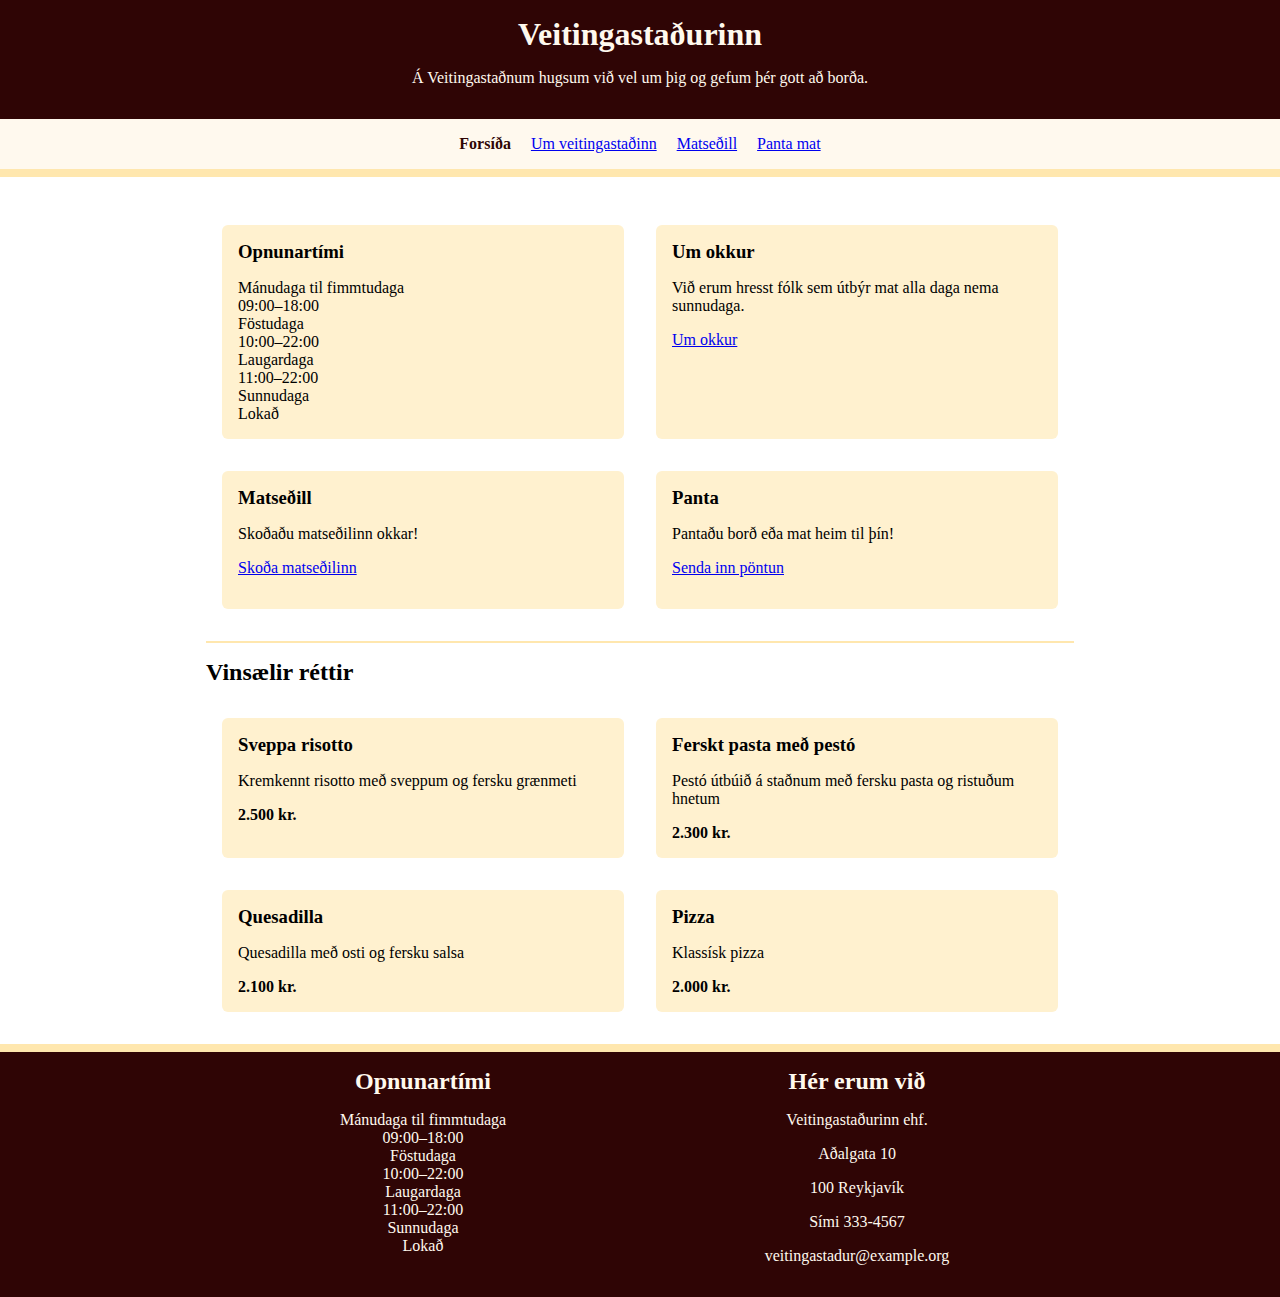
==== index.html @ 822fe2d7 "Verkefni 4 grunnur" ====
<!DOCTYPE html>
<html lang="is">
  <head>
    <meta charset="UTF-8" />
    <meta name="viewport" content="width=device-width, initial-scale=1.0" />
    <meta
      name="description"
      content="Besti veitingastaðurinn. Úrval gómsætra rétta - pantaðu núna!"
    />
    <meta property="og:title" content="Veitingastaðurinn" />
    <meta
      property="og:description"
      content="Besti veitingastaðurinn. Úrval gómsætra rétta - pantaðu núna!"
    />
    <meta property="og:image" content="/myndir/sharing.jpg" />
    <title>Veitingastaðurinn</title>
    <link rel="stylesheet" href="/styles.css" />
  </head>
  <body>
    <header class="header">
      <h1>Veitingastaðurinn</h1>
      <p>Á Veitingastaðnum hugsum við vel um þig og gefum þér gott að borða.</p>
    </header>
    <p class="sr-only"><a href="#efni">Beint í efni</a></p>
    <nav class="nav">
      <ul>
        <li><strong>Forsíða</strong></li>
        <li><a href="/sidur/um.html">Um veitingastaðinn</a></li>
        <li><a href="/sidur/matsedill.html">Matseðill</a></li>
        <li><a href="/sidur/pontun.html">Panta mat</a></li>
      </ul>
    </nav>
    <main class="main" id="efni">
        <div class="content">
        <div class="flexrow">
        <div class="cards">
        <h3>Opnunartími</h3>
        <dl>
          <dt>Mánudaga til fimmtudaga</dt>
          <dd>09:00–18:00</dd>
          <dt>Föstudaga</dt>
          <dd>10:00–22:00</dd>
          <dt>Laugardaga</dt>
          <dd>11:00–22:00</dd>
          <dt>Sunnudaga</dt>
          <dd>Lokað</dd>
        </dl>
      </div>
        <div class="cards">
        <h3>Um okkur</h3>
        <p>Við erum hresst fólk sem útbýr mat alla daga nema sunnudaga.</p>
        <p><a href="/sidur/um.html">Um okkur</a></p>
        </div>
        </div>
        <div class="flexrow">
        <div class="cards">
        <h3>Matseðill</h3>
        <p>Skoðaðu matseðilinn okkar!</p>
        <p><a href="/sidur/matsedill.html">Skoða matseðilinn</a></p>
</div>
<div class="cards">
        <h3>Panta</h3>
        <p>Pantaðu borð eða mat heim til þín!</p>
        <p><a href="/sidur/pontun.html">Senda inn pöntun</a></p>
      </div>
      </div>
    </div>
      <hr>
      <h2>Vinsælir réttir</h2>
      <div class="content">
        <ul class="flexrow">
          <li class="cards">
            <h3>Sveppa risotto</h3>
            <p>Kremkennt risotto með sveppum og fersku grænmeti</p>
            <strong>2.500 kr.</strong>
          </li>
          <li class="cards">
            <h3>Ferskt pasta með pestó</h3>
            <p>Pestó útbúið á staðnum með fersku pasta og ristuðum hnetum</p>
            <strong>2.300 kr.</strong>
          </li>
          </ul>
          <ul class="flexrow">
          <li class="cards">
            <h3>Quesadilla</h3>
            <p>Quesadilla með osti og fersku salsa</p>
            <strong>2.100 kr.</strong>
          </li>
              <li class="cards">
            <h3>Pizza</h3>
            <p>Klassísk pizza</p>
            <strong>2.000 kr.</strong>
          </li>
        </ul>
        </div>
    </main>
    <footer class="footer">
      <div class="content">
        <div class="flexrow">
        <div class="cards">
          <h2>Opnunartími</h2>
          <dl>
            <dt>Mánudaga til fimmtudaga</dt>
            <dd>09:00–18:00</dd>
            <dt>Föstudaga</dt>
            <dd>10:00–22:00</dd>
            <dt>Laugardaga</dt>
            <dd>11:00–22:00</dd>
            <dt>Sunnudaga</dt>
            <dd>Lokað</dd>
          </dl>
        </div>
        <div class="cards">
          <h2>Hér erum við</h2>
          <p>Veitingastaðurinn ehf.</p>
          <p>Aðalgata 10</p>
          <p>100 Reykjavík</p>
          <p>Sími 333-4567</p>
          <p>veitingastadur@example.org</p>
        </div>
      </div>
    </div>
    </footer>
  </body>
</html>
---- styles.css ----
/* Setjum inn „reset“ sem fjarlægir margin og padding af öllu */
* {
  margin: 0;
  padding: 0;
}

/* Reiknum stærð á öllum boxum sem border-box */
html {
  box-sizing: border-box;
}
:root {
  /* Grunn bilið okkar er 1rem == 16px */
  --font-base-body-px: 16px;
  --spacing: 1rem;

  /* Hámarksbreidd á efni */
  --max-width: 900px;

  /* Border breiddir */
  --border-small: 1px;
  --border-large: 8px;
  --border-radius: 6px;

  /* Litir */
  --color-gold: #ffe7ae;
  --color-gold-light: #fff1cf;
  --color-dark: #2f0505;
  --color-light: #fff9ee;

  /* Letur stillingar */
  --font-base-size: 1rem;
  --font-family-base: 'Noto Sans Display', Helvetica, Arial, sans-serif;
  --font-family-heading: 'Lora', Georgia, serif;
}


@font-face {
  font-family: "Lora";
  src: url("fonts/fira/eot/FiraSans-Regular.eot");
  src: url("fonts/fira/eot/FiraSans-Regular.eot") format("embedded-opentype"),
    url("fonts/fira/woff2/FiraSans-Regular.woff2") format("woff2"),
    url("fonts/fira/woff/FiraSans-Regular.woff") format("woff"),
    url("fonts/fira/woff2/FiraSans-Regular.ttf") format("truetype");
}

body {
  font-family: "Lora", "Georgia", serif;
  font-weight: 400;
}
h1,
h2,
h3 {
  margin-bottom: 1rem;
  font-family: "Lora", "Georgia", serif;
  font-weight: 700;
}
p {
  margin-bottom: 1rem;
}
/* og látum erfast á allt */
*,
*:before,
*:after {
  box-sizing: inherit;
}

/* hjálpar class sem felur sjónrænt en skjálesarar lesa */
.sr-only:not(:focus):not(:active) {
  clip: rect(0 0 0 0);
  clip-path: inset(50%);
  height: 1px;
  overflow: hidden;
  position: absolute;
  white-space: nowrap;
  width: 1px;
}
.wrapper {
  display:flex;
}
.header {
  display: block;
  width: 100%;
  padding: 1rem;
  background-color: var(--color-dark);
  color: var(--color-light);
  text-align: center;

  /* Nav */
}
.nav {
  padding: 1rem;
  background-color: var(--color-light);
  color: var(--color-dark);
  border-bottom: var(--border-large) solid var(--color-gold);
  margin-bottom: 1rem;
}
.nav ul {
  text-align: center;
  list-style: none;
}
.nav ul li {
  display: inline;
  padding: 0 0.5rem;
}
/* Main */
.main {
  padding: 1rem;
  margin: 0 auto;
  width: 100%;
  max-width: 900px;
}
.content {
  display: flex;
  flex-direction: column;
  width: 100%;
}
.main .content .flexrow {
  display: flex;
  width: 100%;
}
.main .content .flexrow .cards {
  justify-content: space-between;
  flex-wrap: wrap;
  align-content: space-between;
  align-items: stretch;
  width: 50%;
  margin: 1rem;
  background-color: var(--color-gold-light);
  padding: 1rem;
  border-radius: var(--border-radius);
  list-style: none;
}
/* Ljós borði */
hr {
  border: var(--border-small) solid var(--color-gold);
  margin: 1rem 0;
}
/* Matseðill - tafla */
table {
  border-collapse: collapse;
  height: 400px;
  margin-bottom: 1rem;
}
table tbody tr:nth-child(odd) {
  background-color: var(--color-gold);
  line-height: 2rem;
}
/* Pöntunarsíða */
form {
  width: 100%;
  max-width: 900px;
}
form legend {
  font-family: "Lora", serif;
  font-weight: 700;
}
form fieldset {
  background-color: var(--color-gold-light);
  border: var(--border-small) solid var(--color-dark);
  padding: 0.5rem;
  border-radius: var(--border-radius);
  line-height: 2rem;
}
form label,
input,
select {
  display: block;
}
form input,
checkbox {
  padding: 0 0.5rem;
}
/* Um */
img {
object-fit:cover;
object-position: top;
}
/* Footer */
footer {
  background-color: var(--color-dark);
  color: var(--color-light);
  border-top: var(--border-large) solid var(--color-gold);
}
footer .content {
  display: flex;
  width: 100%;
  max-width: 900px;
  padding: 1rem;
  margin: 0 auto;
  text-align: center;
}
footer .content .flexrow {
  display: flex;
  width: 100%;
}
footer .content .cards {
  width: 50%;
}
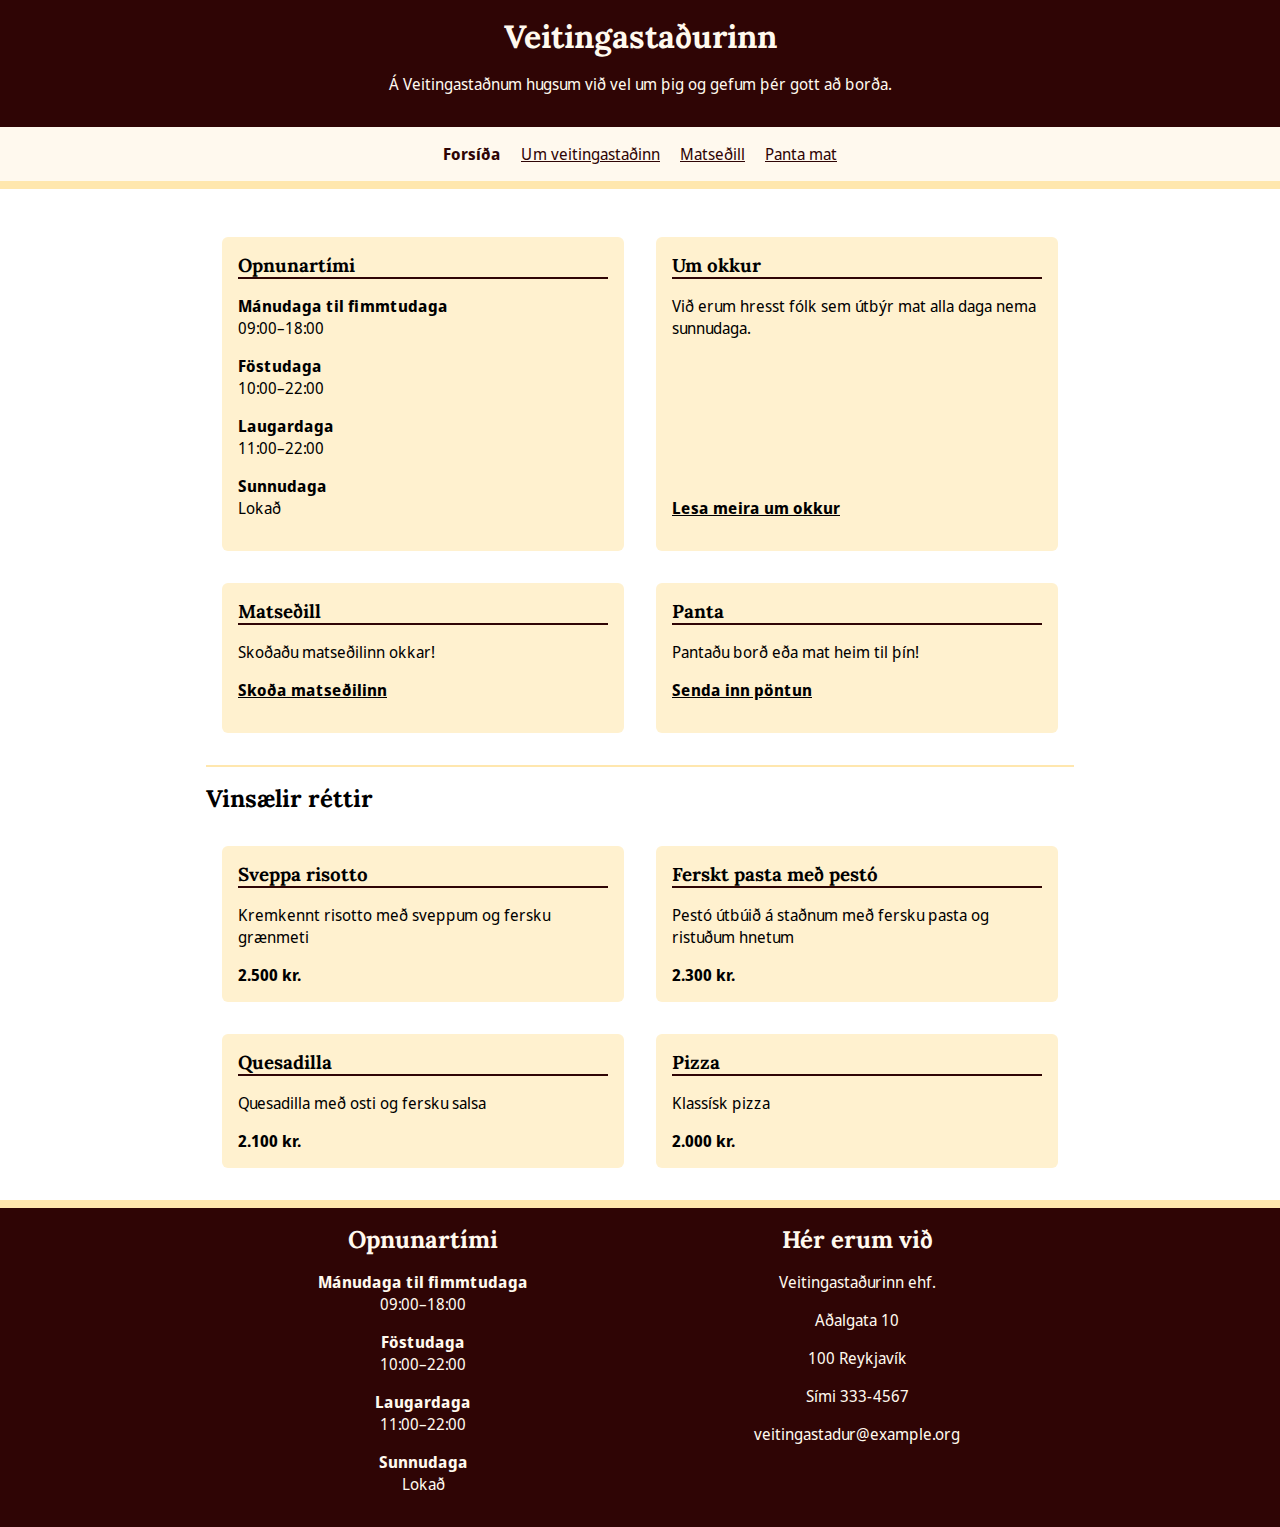
==== commit fb3211ca: "Uppfært verkefni fyrir skil" ====
--- a/index.html
+++ b/index.html
@@ -17,109 +17,127 @@
     <link rel="stylesheet" href="/styles.css" />
   </head>
   <body>
-    <header class="header">
-      <h1>Veitingastaðurinn</h1>
-      <p>Á Veitingastaðnum hugsum við vel um þig og gefum þér gott að borða.</p>
-    </header>
-    <p class="sr-only"><a href="#efni">Beint í efni</a></p>
-    <nav class="nav">
-      <ul>
-        <li><strong>Forsíða</strong></li>
-        <li><a href="/sidur/um.html">Um veitingastaðinn</a></li>
-        <li><a href="/sidur/matsedill.html">Matseðill</a></li>
-        <li><a href="/sidur/pontun.html">Panta mat</a></li>
-      </ul>
-    </nav>
-    <main class="main" id="efni">
+    <div class="wrapper">
+      <header class="header">
+        <h1>Veitingastaðurinn</h1>
+        <p>
+          Á Veitingastaðnum hugsum við vel um þig og gefum þér gott að borða.
+        </p>
+      </header>
+      <p class="sr-only"><a href="#efni">Beint í efni</a></p>
+      <nav class="nav">
+        <ul>
+          <li><strong>Forsíða</strong></li>
+          <li><a href="/sidur/um.html">Um veitingastaðinn</a></li>
+          <li><a href="/sidur/matsedill.html">Matseðill</a></li>
+          <li><a href="/sidur/pontun.html">Panta mat</a></li>
+        </ul>
+      </nav>
+      <main class="main" id="efni">
         <div class="content">
-        <div class="flexrow">
-        <div class="cards">
-        <h3>Opnunartími</h3>
-        <dl>
-          <dt>Mánudaga til fimmtudaga</dt>
-          <dd>09:00–18:00</dd>
-          <dt>Föstudaga</dt>
-          <dd>10:00–22:00</dd>
-          <dt>Laugardaga</dt>
-          <dd>11:00–22:00</dd>
-          <dt>Sunnudaga</dt>
-          <dd>Lokað</dd>
-        </dl>
-      </div>
-        <div class="cards">
-        <h3>Um okkur</h3>
-        <p>Við erum hresst fólk sem útbýr mat alla daga nema sunnudaga.</p>
-        <p><a href="/sidur/um.html">Um okkur</a></p>
+          <div class="flexrow">
+            <div class="cards">
+              <h3>Opnunartími</h3>
+              <hr />
+              <div class="inner">
+                <dl>
+                  <dt>Mánudaga til fimmtudaga</dt>
+                  <dd>09:00–18:00</dd>
+                  <dt>Föstudaga</dt>
+                  <dd>10:00–22:00</dd>
+                  <dt>Laugardaga</dt>
+                  <dd>11:00–22:00</dd>
+                  <dt>Sunnudaga</dt>
+                  <dd>Lokað</dd>
+                </dl>
+              </div>
+            </div>
+            <div class="cards">
+              <h3>Um okkur</h3>
+              <hr />
+              <div class="inner">
+                <p>
+                  Við erum hresst fólk sem útbýr mat alla daga nema sunnudaga.
+                </p>
+                <p><a href="/sidur/um.html">Lesa meira um okkur</a></p>
+              </div>
+            </div>
+          </div>
+          <div class="flexrow">
+            <div class="cards">
+              <h3>Matseðill</h3>
+              <hr />
+              <p>Skoðaðu matseðilinn okkar!</p>
+              <p><a href="/sidur/matsedill.html">Skoða matseðilinn</a></p>
+            </div>
+            <div class="cards">
+              <h3>Panta</h3>
+              <hr />
+              <p>Pantaðu borð eða mat heim til þín!</p>
+              <p><a href="/sidur/pontun.html">Senda inn pöntun</a></p>
+            </div>
+          </div>
         </div>
-        </div>
-        <div class="flexrow">
-        <div class="cards">
-        <h3>Matseðill</h3>
-        <p>Skoðaðu matseðilinn okkar!</p>
-        <p><a href="/sidur/matsedill.html">Skoða matseðilinn</a></p>
-</div>
-<div class="cards">
-        <h3>Panta</h3>
-        <p>Pantaðu borð eða mat heim til þín!</p>
-        <p><a href="/sidur/pontun.html">Senda inn pöntun</a></p>
-      </div>
-      </div>
-    </div>
-      <hr>
-      <h2>Vinsælir réttir</h2>
-      <div class="content">
-        <ul class="flexrow">
-          <li class="cards">
-            <h3>Sveppa risotto</h3>
-            <p>Kremkennt risotto með sveppum og fersku grænmeti</p>
-            <strong>2.500 kr.</strong>
-          </li>
-          <li class="cards">
-            <h3>Ferskt pasta með pestó</h3>
-            <p>Pestó útbúið á staðnum með fersku pasta og ristuðum hnetum</p>
-            <strong>2.300 kr.</strong>
-          </li>
+        <hr />
+        <h2>Vinsælir réttir</h2>
+        <div class="content">
+          <ul class="flexrow">
+            <li class="cards">
+              <h3>Sveppa risotto</h3>
+              <hr />
+              <p>Kremkennt risotto með sveppum og fersku grænmeti</p>
+              <strong>2.500 kr.</strong>
+            </li>
+            <li class="cards">
+              <h3>Ferskt pasta með pestó</h3>
+              <hr />
+              <p>Pestó útbúið á staðnum með fersku pasta og ristuðum hnetum</p>
+              <strong>2.300 kr.</strong>
+            </li>
           </ul>
           <ul class="flexrow">
-          <li class="cards">
-            <h3>Quesadilla</h3>
-            <p>Quesadilla með osti og fersku salsa</p>
-            <strong>2.100 kr.</strong>
-          </li>
-              <li class="cards">
-            <h3>Pizza</h3>
-            <p>Klassísk pizza</p>
-            <strong>2.000 kr.</strong>
-          </li>
-        </ul>
+            <li class="cards">
+              <h3>Quesadilla</h3>
+              <hr />
+              <p>Quesadilla með osti og fersku salsa</p>
+              <strong>2.100 kr.</strong>
+            </li>
+            <li class="cards">
+              <h3>Pizza</h3>
+              <hr />
+              <p>Klassísk pizza</p>
+              <strong>2.000 kr.</strong>
+            </li>
+          </ul>
         </div>
-    </main>
-    <footer class="footer">
-      <div class="content">
-        <div class="flexrow">
-        <div class="cards">
-          <h2>Opnunartími</h2>
-          <dl>
-            <dt>Mánudaga til fimmtudaga</dt>
-            <dd>09:00–18:00</dd>
-            <dt>Föstudaga</dt>
-            <dd>10:00–22:00</dd>
-            <dt>Laugardaga</dt>
-            <dd>11:00–22:00</dd>
-            <dt>Sunnudaga</dt>
-            <dd>Lokað</dd>
-          </dl>
+      </main>
+      <footer class="footer">
+        <div class="content">
+          <div class="flexrow">
+            <div class="cards">
+              <h2>Opnunartími</h2>
+              <dl>
+                <dt>Mánudaga til fimmtudaga</dt>
+                <dd>09:00–18:00</dd>
+                <dt>Föstudaga</dt>
+                <dd>10:00–22:00</dd>
+                <dt>Laugardaga</dt>
+                <dd>11:00–22:00</dd>
+                <dt>Sunnudaga</dt>
+                <dd>Lokað</dd>
+              </dl>
+            </div>
+            <div class="cards">
+              <h2>Hér erum við</h2>
+              <p>Veitingastaðurinn ehf.</p>
+              <p>Aðalgata 10</p>
+              <p>100 Reykjavík</p>
+              <p>Sími 333-4567</p>
+              <p>veitingastadur@example.org</p>
+            </div>
+          </div>
         </div>
-        <div class="cards">
-          <h2>Hér erum við</h2>
-          <p>Veitingastaðurinn ehf.</p>
-          <p>Aðalgata 10</p>
-          <p>100 Reykjavík</p>
-          <p>Sími 333-4567</p>
-          <p>veitingastadur@example.org</p>
-        </div>
-      </div>
+      </footer>
     </div>
-    </footer>
   </body>
 </html>
--- a/styles.css
+++ b/styles.css
@@ -29,34 +29,49 @@
 
   /* Letur stillingar */
   --font-base-size: 1rem;
-  --font-family-base: 'Noto Sans Display', Helvetica, Arial, sans-serif;
-  --font-family-heading: 'Lora', Georgia, serif;
-}
-
+  --font-family-base: "Noto Sans Display", Helvetica, Arial, sans-serif;
+  --font-family-heading: "Lora", Georgia, serif;
+}
 
 @font-face {
   font-family: "Lora";
-  src: url("fonts/fira/eot/FiraSans-Regular.eot");
-  src: url("fonts/fira/eot/FiraSans-Regular.eot") format("embedded-opentype"),
-    url("fonts/fira/woff2/FiraSans-Regular.woff2") format("woff2"),
-    url("fonts/fira/woff/FiraSans-Regular.woff") format("woff"),
-    url("fonts/fira/woff2/FiraSans-Regular.ttf") format("truetype");
-}
-
+  src: url("fonts/Lora/static/Lora-Bold.ttf");
+}
+@font-face {
+  font-family: "Noto Sans Display";
+  src: url("fonts/Noto_Sans_Display/static/NotoSansDisplay-Regular.ttf");
+  font-weight: normal;
+}
+@font-face {
+  font-family: "Noto Sans Display";
+  src: url("fonts/Noto_Sans_Display/static/NotoSansDisplay-Bold.ttf");
+  font-weight: bold;
+}
+html,
+input,
+select,
+button {
+  font-size: var(--font-base-size);
+  font-family: var(--font-family-base);
+}
 body {
-  font-family: "Lora", "Georgia", serif;
-  font-weight: 400;
+  font-family: var(--font-family-base);
+  font-weight: normal;
 }
 h1,
 h2,
 h3 {
-  margin-bottom: 1rem;
-  font-family: "Lora", "Georgia", serif;
-  font-weight: 700;
+  margin-bottom: var(--spacing);
+  font-family: var(--font-family-heading);
+  font-weight: bold;
 }
 p {
-  margin-bottom: 1rem;
-}
+  margin-bottom: var(--spacing);
+}
+a {
+  color: inherit;
+}
+
 /* og látum erfast á allt */
 *,
 *:before,
@@ -75,12 +90,13 @@
   width: 1px;
 }
 .wrapper {
-  display:flex;
+  display: flex;
+  flex-direction: column;
 }
 .header {
   display: block;
   width: 100%;
-  padding: 1rem;
+  padding: var(--spacing);
   background-color: var(--color-dark);
   color: var(--color-light);
   text-align: center;
@@ -88,11 +104,11 @@
   /* Nav */
 }
 .nav {
-  padding: 1rem;
+  padding: var(--spacing);
   background-color: var(--color-light);
   color: var(--color-dark);
   border-bottom: var(--border-large) solid var(--color-gold);
-  margin-bottom: 1rem;
+  margin-bottom: var(--spacing);
 }
 .nav ul {
   text-align: center;
@@ -104,11 +120,29 @@
 }
 /* Main */
 .main {
-  padding: 1rem;
+  padding: var(--spacing);
   margin: 0 auto;
   width: 100%;
   max-width: 900px;
 }
+.cards h3 {
+  margin-bottom: 0px;
+}
+.cards a {
+  font-family: var(--font-family-base);
+  font-weight: bold;
+}
+.cards hr {
+  border: var(--border-small) solid var(--color-dark);
+  margin-top: 0;
+}
+dt {
+  font-family: var(--font-family-base);
+  font-weight: bold;
+}
+dd {
+  margin-bottom: var(--spacing);
+}
 .content {
   display: flex;
   flex-direction: column;
@@ -119,27 +153,33 @@
   width: 100%;
 }
 .main .content .flexrow .cards {
-  justify-content: space-between;
-  flex-wrap: wrap;
-  align-content: space-between;
-  align-items: stretch;
   width: 50%;
-  margin: 1rem;
+  margin: var(--spacing);
   background-color: var(--color-gold-light);
-  padding: 1rem;
+  padding: var(--spacing);
   border-radius: var(--border-radius);
   list-style: none;
+}
+div.cards {
+  display: flex;
+  flex-direction: column;
+}
+.cards .inner {
+  display: flex;
+  flex-direction: column;
+  justify-content: space-between;
+  flex-grow: 1;
 }
 /* Ljós borði */
 hr {
   border: var(--border-small) solid var(--color-gold);
-  margin: 1rem 0;
+  margin: var(--spacing) 0;
 }
 /* Matseðill - tafla */
 table {
   border-collapse: collapse;
   height: 400px;
-  margin-bottom: 1rem;
+  margin-bottom: var(--spacing);
 }
 table tbody tr:nth-child(odd) {
   background-color: var(--color-gold);
@@ -172,8 +212,10 @@
 }
 /* Um */
 img {
-object-fit:cover;
-object-position: top;
+  width: 100%;
+  height: 400px;
+  object-fit: cover;
+  object-position: top;
 }
 /* Footer */
 footer {
@@ -185,7 +227,7 @@
   display: flex;
   width: 100%;
   max-width: 900px;
-  padding: 1rem;
+  padding: var(--spacing);
   margin: 0 auto;
   text-align: center;
 }
